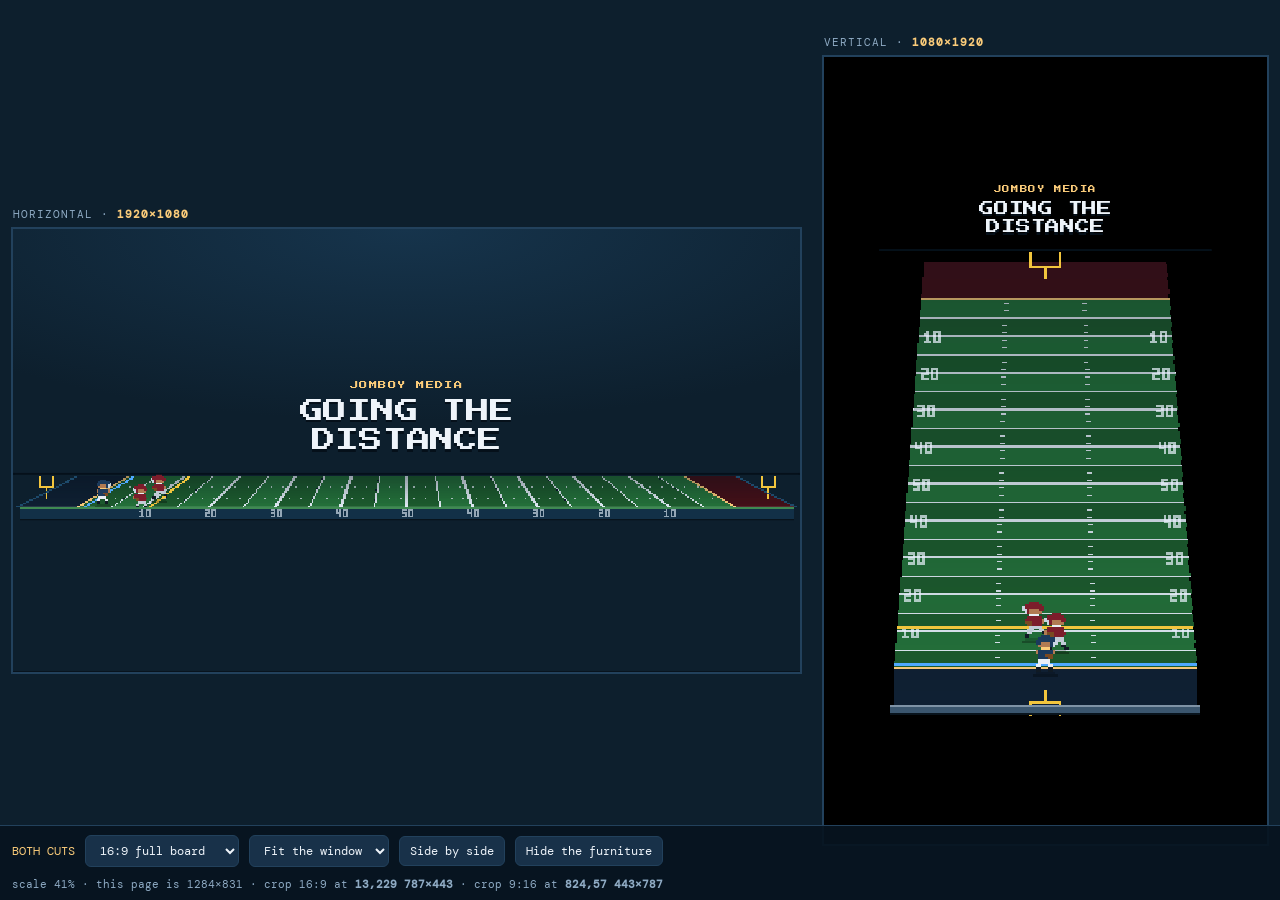
==== both.html @ c8f5b31f "Add both.html — the 16:9 and the 9:16 off one game One page, both cuts, same live state, so a single" ====
<!DOCTYPE html>
<html lang="en">
<head>
<meta charset="UTF-8">
<meta name="viewport" content="width=device-width, initial-scale=1">
<title>Going the Distance — Both Cuts</title>
<style>
@import url('https://fonts.googleapis.com/css2?family=DM+Mono:wght@400;500&family=Press+Start+2P&display=swap');
:root{ --navy:#0d1f2d; --edge:#22415c; --gold:#fbcc7a; --dim:#8fabc4; }
*{ margin:0; padding:0; box-sizing:border-box; }
html,body{ width:100%; height:100%; background:var(--navy); }
body{ overflow:auto; }
body.fitted{ overflow:hidden; }
body{ font-family:'DM Mono',monospace; color:var(--dim); }

#rig{ display:flex; align-items:center; justify-content:center; gap:var(--gap,24px);
      min-width:100%; min-height:100%; padding:22px; }
body.bare #rig{ padding:0; }
.cut{ position:relative; flex:0 0 auto; }
.cut .frame{
  position:relative; overflow:hidden; background:#000;
  outline:2px solid var(--edge); outline-offset:0;
}
.cut iframe{ border:0; display:block; transform-origin:top left; }
.cut .lab{
  position:absolute; top:-22px; left:0; font-size:11px; letter-spacing:1px;
  color:var(--dim); white-space:nowrap;
}
.cut .lab b{ color:var(--gold); }

/* Bare mode is the one you actually record: no labels, no outlines, nothing
   but the two graphics on a flat field of colour. */
body.bare .cut .lab{ display:none; }
body.bare .cut .frame{ outline:0; }
body.bare #bar{ display:none; }
body.bare{ background:var(--bg, #0d1f2d); }

#bar{
  position:fixed; left:0; right:0; bottom:0; z-index:10;
  display:flex; align-items:center; gap:10px; flex-wrap:wrap;
  padding:9px 12px; background:rgba(7,20,32,.92); border-top:1px solid var(--edge);
  font-size:12px;
}
#bar button, #bar select{
  cursor:pointer; background:#183149; border:1px solid var(--edge); color:#eef4fa;
  border-radius:6px; padding:6px 10px; font-family:'DM Mono',monospace; font-size:12px;
}
#bar button:hover{ border-color:var(--gold); }
#bar .sp{ flex:1; }
#bar .k{ color:var(--gold); }
#note{ font-size:11px; color:var(--dim); }
#unbare{
  position:fixed; right:6px; bottom:6px; z-index:11; display:none; cursor:pointer;
  background:rgba(7,20,32,.5); border:1px solid var(--edge); color:var(--dim);
  font-family:'Press Start 2P',monospace; font-size:9px; padding:5px 7px; border-radius:4px;
}
body.bare #unbare{ display:block; }
body.bare #unbare:hover{ color:var(--gold); border-color:var(--gold); }
</style>
</head>
<body>

<div id="rig">
  <div class="cut" id="cutH">
    <div class="lab">HORIZONTAL · <b id="labH"></b></div>
    <div class="frame" id="frameH"><iframe id="fH" scrolling="no"></iframe></div>
  </div>
  <div class="cut" id="cutV">
    <div class="lab">VERTICAL · <b id="labV"></b></div>
    <div class="frame" id="frameV"><iframe id="fV" scrolling="no"></iframe></div>
  </div>
</div>

<div id="bar">
  <span class="k">BOTH CUTS</span>
  <select id="hLayout">
    <option value="full">16:9 full board</option>
    <option value="lower">16:9 lower third</option>
  </select>
  <select id="scaleSel">
    <option value="fit">Fit the window</option>
    <option value="0.5">50%</option>
    <option value="0.75">75%</option>
    <option value="1">100% — native</option>
  </select>
  <button id="stackBtn">Side by side</button>
  <button id="bareBtn">Hide the furniture</button>
  <span class="sp"></span>
  <span id="note"></span>
</div>
<button id="unbare">SHOW</button>

<script src="gtd.js"></script>
<script>
'use strict';
/* =====================================================================
   BOTH CUTS AT ONCE

   Two display pages side by side off one live game, so a single take gives
   you the 16:9 edit and the 9:16 Short without playing it twice.

   The frames are display.html at its true broadcast size — 1920x1080 and
   1080x1920 — scaled down only to fit the window. Recording at a scale of
   1 gives you native pixels; the crop rectangles are printed on the bar so
   you can cut each one out of the capture exactly.

   The frames themselves never talk to a relay. A page inside a frame skips
   its subscription on purpose — otherwise this page would open two sets of
   SSE streams for one game — so when a topic is given, this page does the
   listening and hands what it hears to both frames over the browser
   channel. With no topic it does nothing at all, because play.html is
   already on that channel and the frames hear it directly.
   ===================================================================== */
const $ = id => document.getElementById(id);
const qs = new URLSearchParams(location.search);
const TOPIC = (qs.get('topic') || '').trim();
const H = { w:1920, h:1080 }, V = { w:1080, h:1920 };
let hLayout = qs.get('h') || 'full';
let stacked = qs.get('stack') === '1';

$('hLayout').value = hLayout;
if(qs.get('scale')) $('scaleSel').value = qs.get('scale');
if(qs.get('bare') === '1') document.body.classList.add('bare');
if(qs.get('bg')) document.body.style.setProperty('--bg', '#' + qs.get('bg').replace('#', ''));

function srcFor(layout){
  /* the frames get no topic — this page feeds them */
  return 'display.html?layout=' + layout + '&_=' + Math.floor(Math.random() * 1e9);
}
function load(){
  $('fH').src = srcFor(hLayout);
  $('fV').src = srcFor('vert');
}

function fit(){
  const bar = document.body.classList.contains('bare') ? 0 : 46;
  const pad = document.body.classList.contains('bare') ? 0 : 40;
  const availW = window.innerWidth - pad, availH = window.innerHeight - bar - pad;
  const gap = document.body.classList.contains('bare') ? 0 : 24;
  document.documentElement.style.setProperty('--gap', gap + 'px');

  /* one scale for both, so the two cuts stay in the same proportion to each
     other however the window is shaped */
  const totalW = stacked ? Math.max(H.w, V.w) : H.w + V.w + gap;
  const totalH = stacked ? H.h + V.h + gap : Math.max(H.h, V.h);
  const want = $('scaleSel').value;
  /* A window that is minimised or behind another reports a zero viewport,
     which turns the fit into a negative scale and the readout into nonsense.
     Never go below something that still draws. */
  const k = Math.max(0.05, want === 'fit'
    ? Math.min(availW / totalW, availH / totalH, 1)
    : +want || 1);
  document.body.classList.toggle('fitted', want === 'fit');

  $('rig').style.flexDirection = stacked ? 'column' : 'row';
  [[$('frameH'), $('fH'), H], [$('frameV'), $('fV'), V]].forEach(([frame, f, d]) => {
    f.style.width = d.w + 'px'; f.style.height = d.h + 'px';
    f.style.transform = 'scale(' + k + ')';
    frame.style.width = Math.round(d.w * k) + 'px';
    frame.style.height = Math.round(d.h * k) + 'px';
  });
  $('labH').textContent = H.w + '×' + H.h;
  $('labV').textContent = V.w + '×' + V.h;

  /* Called straight after a class change the rects are still mid-reflow and
     come back as zeros, and these numbers are what somebody types into a crop
     filter. So measure, and if it was too early, try again on a timer —
     not requestAnimationFrame, which does not run at all in a window that
     is behind another one. */
  if(!measure(k, totalW, totalH)) setTimeout(() => measure(k, totalW, totalH), 60);
}

function measure(k, totalW, totalH){
  const rh = $('frameH').getBoundingClientRect(), rv = $('frameV').getBoundingClientRect();
  if(!rh.width || !rv.width) return false;
  const r = n => Math.round(n);
  const sx = window.scrollX, sy = window.scrollY;
  $('note').innerHTML = 'scale ' + (k * 100).toFixed(0) + '% · this page is ' +
    r(totalW * k + (document.body.classList.contains('bare') ? 0 : 44)) + '×' +
    r(totalH * k + (document.body.classList.contains('bare') ? 0 : 44)) +
    ' · crop 16:9 at <b>' + r(rh.left + sx) + ',' + r(rh.top + sy) + ' ' + r(rh.width) + '×' + r(rh.height) + '</b>' +
    ' · crop 9:16 at <b>' + r(rv.left + sx) + ',' + r(rv.top + sy) + ' ' + r(rv.width) + '×' + r(rv.height) + '</b>';
  return true;
}
addEventListener('resize', fit);
addEventListener('scroll', () => { if(!document.body.classList.contains('fitted')) fit(); });

$('hLayout').onchange = e => { hLayout = e.target.value; load(); fit(); };
$('scaleSel').onchange = fit;
$('stackBtn').onclick = () => {
  stacked = !stacked;
  $('stackBtn').textContent = stacked ? 'Stacked' : 'Side by side';
  fit();
};
$('bareBtn').onclick = () => { document.body.classList.add('bare'); fit(); };
$('unbare').onclick = () => { document.body.classList.remove('bare'); fit(); };
addEventListener('keydown', e => {
  if(e.key === 'Escape'){ document.body.classList.remove('bare'); fit(); }
});

/* ---------------------------------------------------------------
   Feeding the frames
   --------------------------------------------------------------- */
let BC = null, latest = null, lastSeq = 0;
try{
  BC = new BroadcastChannel('going_the_distance');
  BC.onmessage = ev => {
    const d = ev.data;
    if(d && d.__req){ if(latest){ try{ BC.postMessage(latest); }catch(e){} } return; }
    if(d) latest = d;                       /* so a frame that reloads can ask */
  };
}catch(e){}

if(TOPIC){
  /* One subscription for both cuts. Same relay handling as display.html:
     first copy wins, dropped by sequence number, and nothing polls on a
     schedule. */
  const LINK = GTD.RELAYS.map(r => Object.assign({}, r, { es:null, lastMsgAt:Date.now(), since:Math.floor(Date.now() / 1000) }));
  const feed = raw => {
    let st; try{ st = JSON.parse(raw); }catch(e){ return; }
    if(!st || typeof st !== 'object') return;
    const n = +st.n || 0;
    if(n && n <= lastSeq) return;
    if(n) lastSeq = n;
    latest = st;
    if(BC){ try{ BC.postMessage(st); }catch(e){} }
  };
  const envelope = (l, env) => { l.lastMsgAt = Date.now(); if(env && env.message) feed(env.message); };
  const connect = l => {
    if(l.es) l.es.close();
    l.es = new EventSource('https://' + l.host + '/' + encodeURIComponent(TOPIC) + '/sse');
    l.es.onmessage = ev => { try{ envelope(l, JSON.parse(ev.data)); }catch(e){} };
    l.es.onopen = () => { l.lastMsgAt = Date.now(); };
  };
  const pollOnce = async l => {
    const from = l.since; l.since = Math.floor(Date.now() / 1000);
    try{
      const res = await fetch('https://' + l.host + '/' + encodeURIComponent(TOPIC) + '/json?poll=1&since=' + from);
      if(res.status === 429) return;
      (await res.text()).split('\n').filter(Boolean).forEach(line => { try{ envelope(l, JSON.parse(line)); }catch(e){} });
    }catch(e){}
  };
  LINK.forEach(connect);
  setInterval(() => {
    LINK.forEach(l => {
      const quiet = Date.now() - l.lastMsgAt;
      if(quiet > 95000){ connect(l); l.lastMsgAt = Date.now(); pollOnce(l); }
      else if(quiet > 60000){ pollOnce(l); }
    });
  }, 15000);
  /* opened mid-show, come up where the show is */
  LINK.forEach(async l => {
    try{
      const res = await fetch('https://' + l.host + '/' + encodeURIComponent(TOPIC) + '/json?poll=1&since=6h');
      const lines = (await res.text()).split('\n').filter(Boolean);
      if(!lines.length) return;
      const last = JSON.parse(lines[lines.length - 1]);
      if(last && last.message) feed(last.message);
    }catch(e){}
  });
}

load();
fit();
setTimeout(fit, 400);
</script>
</body>
</html>
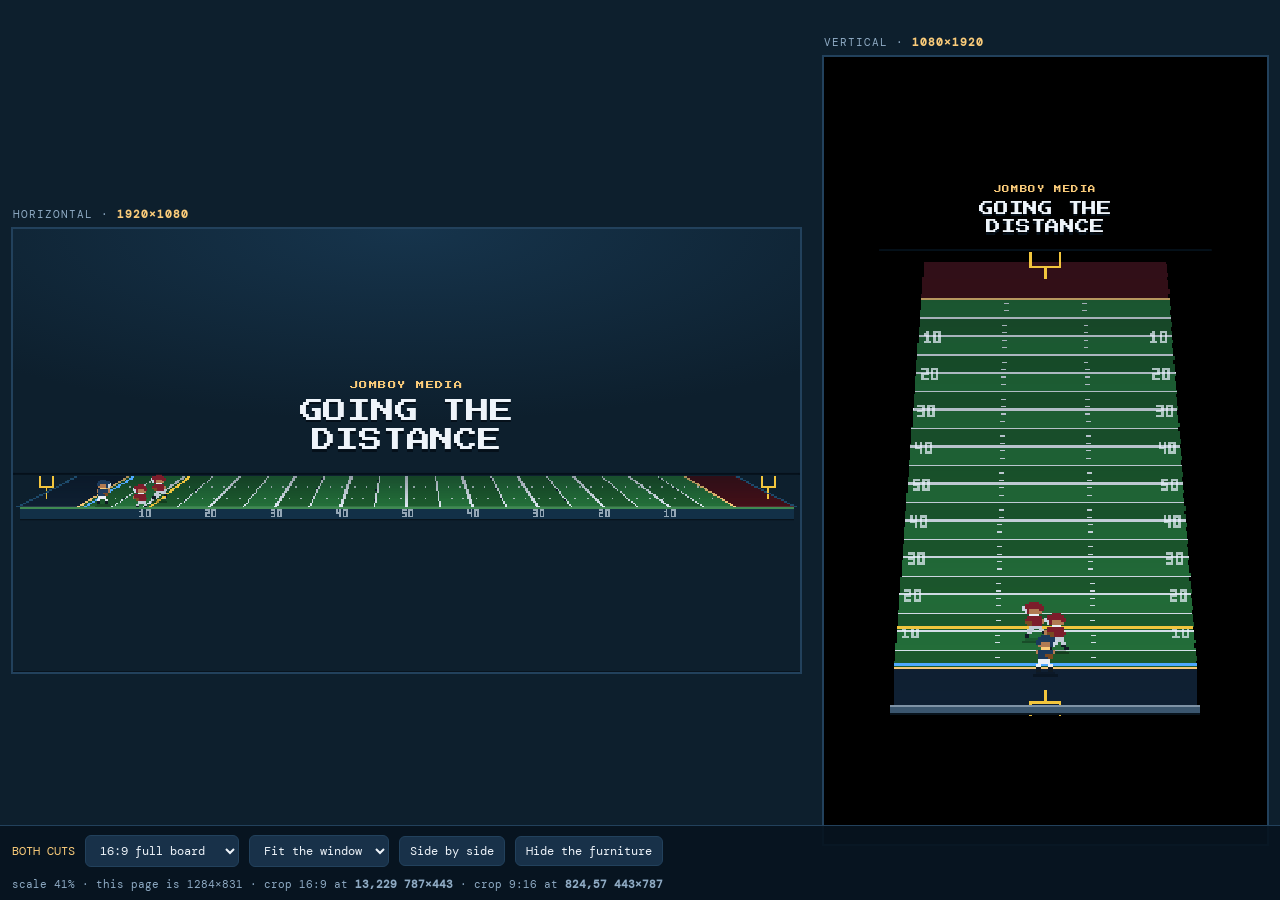
==== commit 51d0a175: "Version the shared modules so a deploy actually reaches the browser Caught while testing the last ch" ====
--- a/both.html
+++ b/both.html
@@ -90,7 +90,7 @@
 </div>
 <button id="unbare">SHOW</button>
 
-<script src="gtd.js"></script>
+<script src="gtd.js?v=2026-08-26a"></script>
 <script>
 'use strict';
 /* =====================================================================
